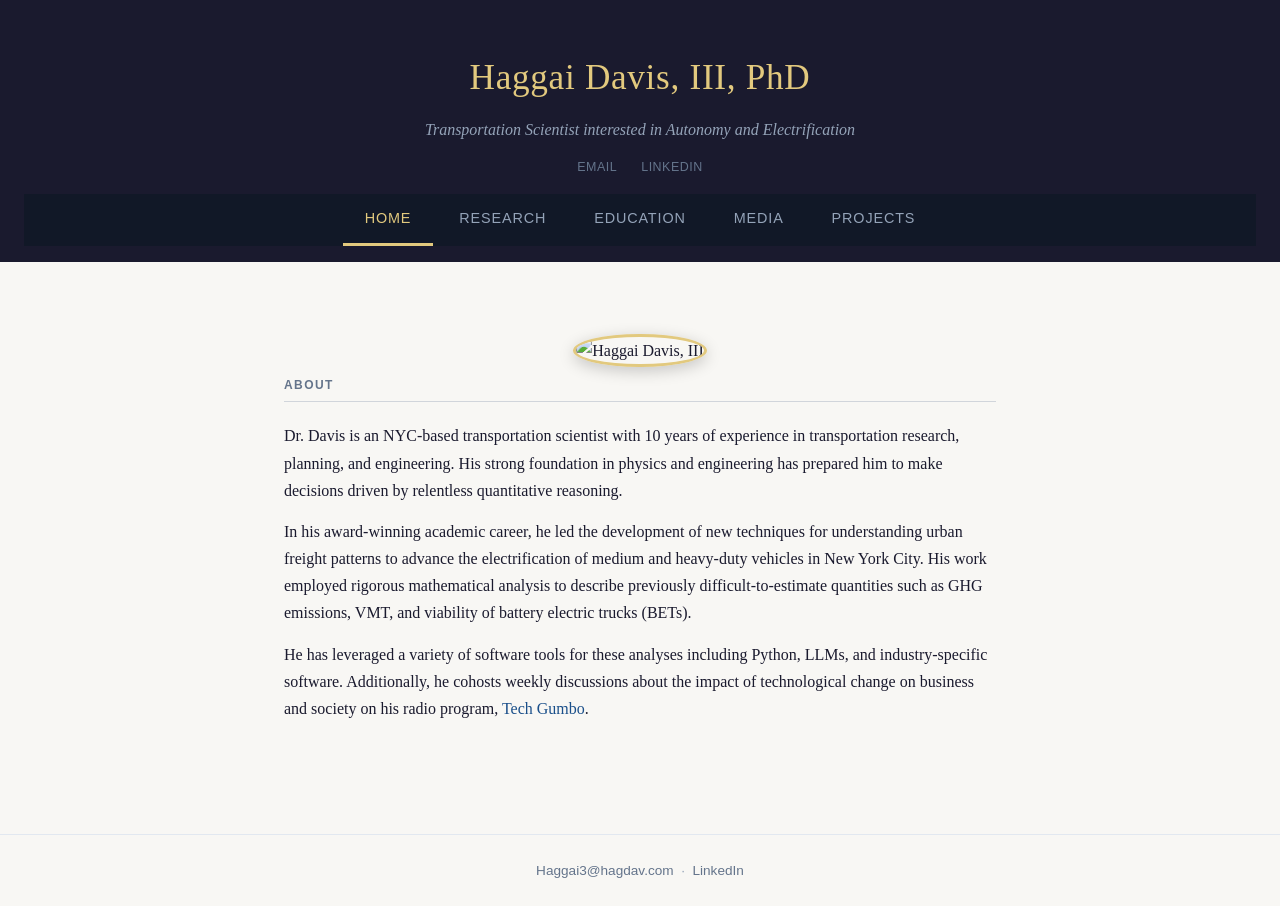
==== index.html @ 0842e783 "Add headshot to home page" ====
<!DOCTYPE html>
<html lang="en">
<head>
  <meta charset="UTF-8">
  <meta name="viewport" content="width=device-width, initial-scale=1.0">
  <title>Haggai Davis, III, PhD</title>
  <link rel="stylesheet" href="style.css">
</head>
<body>

  <header>
    <div class="header-inner">
      <h1>Haggai Davis, III, PhD</h1>
      <p class="tagline">Transportation Scientist interested in Autonomy and Electrification</p>
      <nav class="header-links">
        <a href="mailto:Haggai3@hagdav.com">Email</a>
        <a href="https://www.linkedin.com/in/haggai-davis-iii-phd-15a452110/" target="_blank">LinkedIn</a>
      </nav>
    </div>
    <nav class="page-nav">
      <a href="index.html" class="active">Home</a>
      <a href="research.html">Research</a>
      <a href="education.html">Education</a>
      <a href="media.html">Media</a>
      <a href="projects.html">Projects</a>
    </nav>
  </header>

  <main>

    <div id="headshot-wrapper">
      <img src="Haggai_headshot.JPG" alt="Haggai Davis, III" id="headshot">
    </div>

    <section id="about">
      <h2>About</h2>
      <p>
        Dr. Davis is an NYC-based transportation scientist with 10 years of experience in transportation research,
        planning, and engineering. His strong foundation in physics and engineering has prepared him
        to make decisions driven by relentless quantitative reasoning.
      </p>
      <p>
        In his award-winning academic career, he led the development of new techniques for understanding
        urban freight patterns to advance the electrification of medium and heavy-duty vehicles in New York City.
        His work employed rigorous mathematical analysis to describe previously difficult-to-estimate quantities
        such as GHG emissions, VMT, and viability of battery electric trucks (BETs).
      </p>
      <p>
        He has leveraged a variety of software tools for these analyses including Python, LLMs, and
        industry-specific software. Additionally, he cohosts weekly discussions about the impact of
        technological change on business and society on his radio program,
        <a href="https://TechGumbo.net" target="_blank">Tech Gumbo</a>.
      </p>
    </section>

  </main>

  <footer>
    <p>
      <a href="mailto:Haggai3@hagdav.com">Haggai3@hagdav.com</a>
      &nbsp;·&nbsp;
      <a href="https://www.linkedin.com/in/haggai-davis-iii-phd-15a452110/" target="_blank">LinkedIn</a>
    </p>
  </footer>

</body>
</html>
---- style.css ----
*, *::before, *::after { box-sizing: border-box; margin: 0; padding: 0; }

body {
  font-family: Georgia, 'Times New Roman', serif;
  background: #f8f7f4;
  color: #1a1a2e;
  line-height: 1.7;
}

a {
  color: #1a4f8a;
  text-decoration: none;
}

a:hover { text-decoration: underline; }

/* ===== Header ===== */
header {
  background: #1a1a2e;
  color: #e2e8f0;
  padding: 48px 24px 16px;
  text-align: center;
}

.header-inner {
  max-width: 760px;
  margin: 0 auto;
}

header h1 {
  font-size: 2.2rem;
  font-weight: normal;
  letter-spacing: 0.02em;
  color: #e2c97e;
  margin-bottom: 8px;
}

.tagline {
  font-size: 1rem;
  color: #94a3b8;
  font-style: italic;
  margin-bottom: 14px;
}

/* Page nav — prominent tab bar */
.page-nav {
  background: #111827;
  display: flex;
  justify-content: center;
  gap: 4px;
  padding: 0 24px;
}

.page-nav a {
  color: #94a3b8;
  font-family: 'Helvetica Neue', Arial, sans-serif;
  font-size: 0.9rem;
  letter-spacing: 0.06em;
  text-transform: uppercase;
  padding: 12px 22px;
  border-bottom: 3px solid transparent;
}

.page-nav a:hover {
  color: #e2e8f0;
  text-decoration: none;
}

.page-nav a.active {
  color: #e2c97e;
  border-bottom: 3px solid #e2c97e;
}

/* Contact links — subtle, inside header */
.header-links {
  display: flex;
  justify-content: center;
  gap: 24px;
  padding: 0 24px 16px;
  background: #1a1a2e;
}

.header-links a {
  color: #64748b;
  font-family: 'Helvetica Neue', Arial, sans-serif;
  font-size: 0.78rem;
  letter-spacing: 0.04em;
  text-transform: uppercase;
}

.header-links a:hover {
  color: #94a3b8;
  text-decoration: none;
}

.episode-list {
  padding-left: 20px;
  margin-top: 10px;
}

.episode-list li {
  font-size: 0.9rem;
  margin-bottom: 6px;
  color: #374151;
}

.episode-list a {
  color: #1a4f8a;
}

#headshot-wrapper {
  text-align: center;
  margin: 32px auto 8px;
}

#headshot {
  width: 180px;
  height: 180px;
  object-fit: cover;
  border-radius: 50%;
  border: 3px solid #e2c97e;
  box-shadow: 0 4px 16px rgba(0,0,0,0.2);
}

.school-logo {
  max-height: 80px;
  max-width: 100%;
  object-fit: contain;
  display: block;
  margin: 8px 0;
}

.award-img {
  width: 100%;
  max-width: 480px;
  border-radius: 6px;
  margin-top: 10px;
  display: block;
}

.coming-soon {
  color: #94a3b8;
  font-style: italic;
  font-size: 0.95rem;
}

/* ===== Main ===== */
main {
  max-width: 760px;
  margin: 0 auto;
  padding: 40px 24px 60px;
}

section {
  margin-bottom: 52px;
}

section h2 {
  font-family: 'Helvetica Neue', Arial, sans-serif;
  font-size: 0.75rem;
  font-weight: bold;
  letter-spacing: 0.12em;
  text-transform: uppercase;
  color: #64748b;
  border-bottom: 1px solid #d1d5db;
  padding-bottom: 6px;
  margin-bottom: 20px;
}

#about p {
  margin-bottom: 14px;
  font-size: 1rem;
}

#about p:last-child { margin-bottom: 0; }

#about a { color: #1a4f8a; }

/* ===== Project cards ===== */
.project-card {
  background: #fff;
  border: 1px solid #e2e8f0;
  border-radius: 8px;
  padding: 24px 28px;
  margin-bottom: 20px;
  box-shadow: 0 1px 4px rgba(0,0,0,0.05);
}

.project-header {
  display: flex;
  align-items: flex-start;
  justify-content: space-between;
  gap: 16px;
  margin-bottom: 12px;
  flex-wrap: wrap;
}

.project-header h3 {
  font-family: 'Helvetica Neue', Arial, sans-serif;
  font-size: 1.1rem;
  font-weight: bold;
  color: #1a1a2e;
}

.project-links {
  display: flex;
  gap: 8px;
  flex-shrink: 0;
}

.btn {
  font-family: 'Helvetica Neue', Arial, sans-serif;
  font-size: 0.78rem;
  font-weight: bold;
  letter-spacing: 0.04em;
  text-transform: uppercase;
  padding: 5px 14px;
  border-radius: 4px;
  background: #1a1a2e;
  color: #e2c97e;
  white-space: nowrap;
}

.btn:hover {
  background: #2d2d4e;
  text-decoration: none;
}

.btn-outline {
  background: transparent;
  color: #1a1a2e;
  border: 1px solid #cbd5e1;
}

.btn-outline:hover {
  background: #f1f5f9;
  text-decoration: none;
}

.project-card p {
  font-size: 0.95rem;
  margin-bottom: 12px;
  color: #374151;
}

.project-card ul {
  padding-left: 20px;
  margin-bottom: 16px;
}

.project-card li {
  font-size: 0.9rem;
  color: #4b5563;
  margin-bottom: 4px;
}

.project-tags {
  display: flex;
  gap: 8px;
  flex-wrap: wrap;
}

.project-tags span {
  font-family: 'Helvetica Neue', Arial, sans-serif;
  font-size: 0.75rem;
  background: #f1f5f9;
  color: #475569;
  padding: 2px 10px;
  border-radius: 20px;
  border: 1px solid #e2e8f0;
}

/* ===== Video embed ===== */
.video-wrapper {
  position: relative;
  padding-bottom: 56.25%;
  height: 0;
  overflow: hidden;
  border-radius: 6px;
  margin-top: 4px;
}

.video-wrapper iframe {
  position: absolute;
  top: 0; left: 0;
  width: 100%;
  height: 100%;
}

/* ===== Footer ===== */
footer {
  text-align: center;
  padding: 24px;
  font-family: 'Helvetica Neue', Arial, sans-serif;
  font-size: 0.85rem;
  color: #94a3b8;
  border-top: 1px solid #e2e8f0;
}

footer a { color: #64748b; }
footer a:hover { color: #1a1a2e; text-decoration: none; }
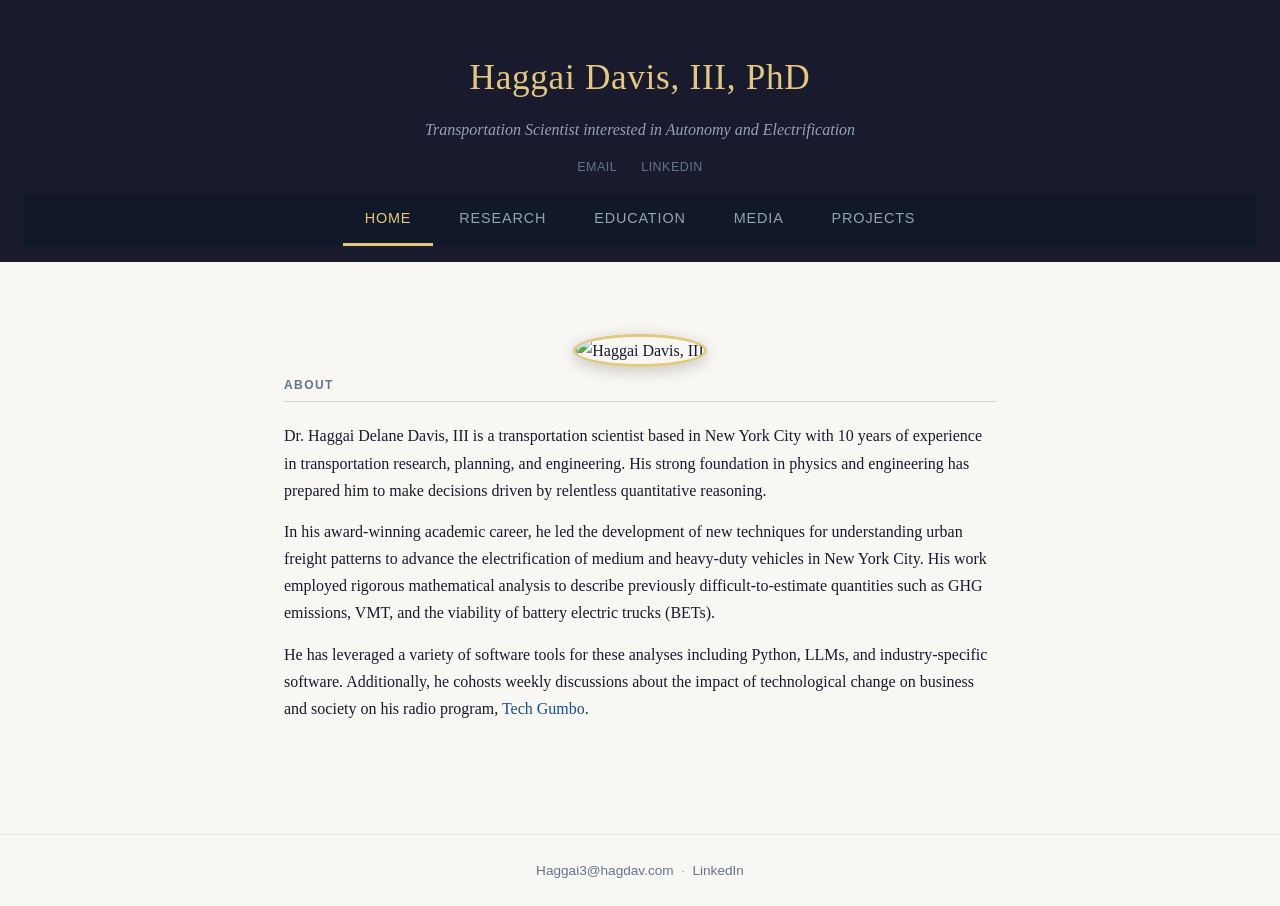
==== commit 5eff90fd: "Update index.html" ====
--- a/index.html
+++ b/index.html
@@ -35,7 +35,7 @@
     <section id="about">
       <h2>About</h2>
       <p>
-        Dr. Davis is an NYC-based transportation scientist with 10 years of experience in transportation research,
+        Dr. Haggai Delane Davis, III is a transportation scientist based in New York City with 10 years of experience in transportation research,
         planning, and engineering. His strong foundation in physics and engineering has prepared him
         to make decisions driven by relentless quantitative reasoning.
       </p>
@@ -43,7 +43,7 @@
         In his award-winning academic career, he led the development of new techniques for understanding
         urban freight patterns to advance the electrification of medium and heavy-duty vehicles in New York City.
         His work employed rigorous mathematical analysis to describe previously difficult-to-estimate quantities
-        such as GHG emissions, VMT, and viability of battery electric trucks (BETs).
+        such as GHG emissions, VMT, and the viability of battery electric trucks (BETs).
       </p>
       <p>
         He has leveraged a variety of software tools for these analyses including Python, LLMs, and
--- a/style.css
+++ b/style.css
@@ -114,8 +114,8 @@
 }
 
 #headshot {
-  width: 180px;
-  height: 180px;
+  width: 300px;
+  height: 300px;
   object-fit: cover;
   border-radius: 50%;
   border: 3px solid #e2c97e;
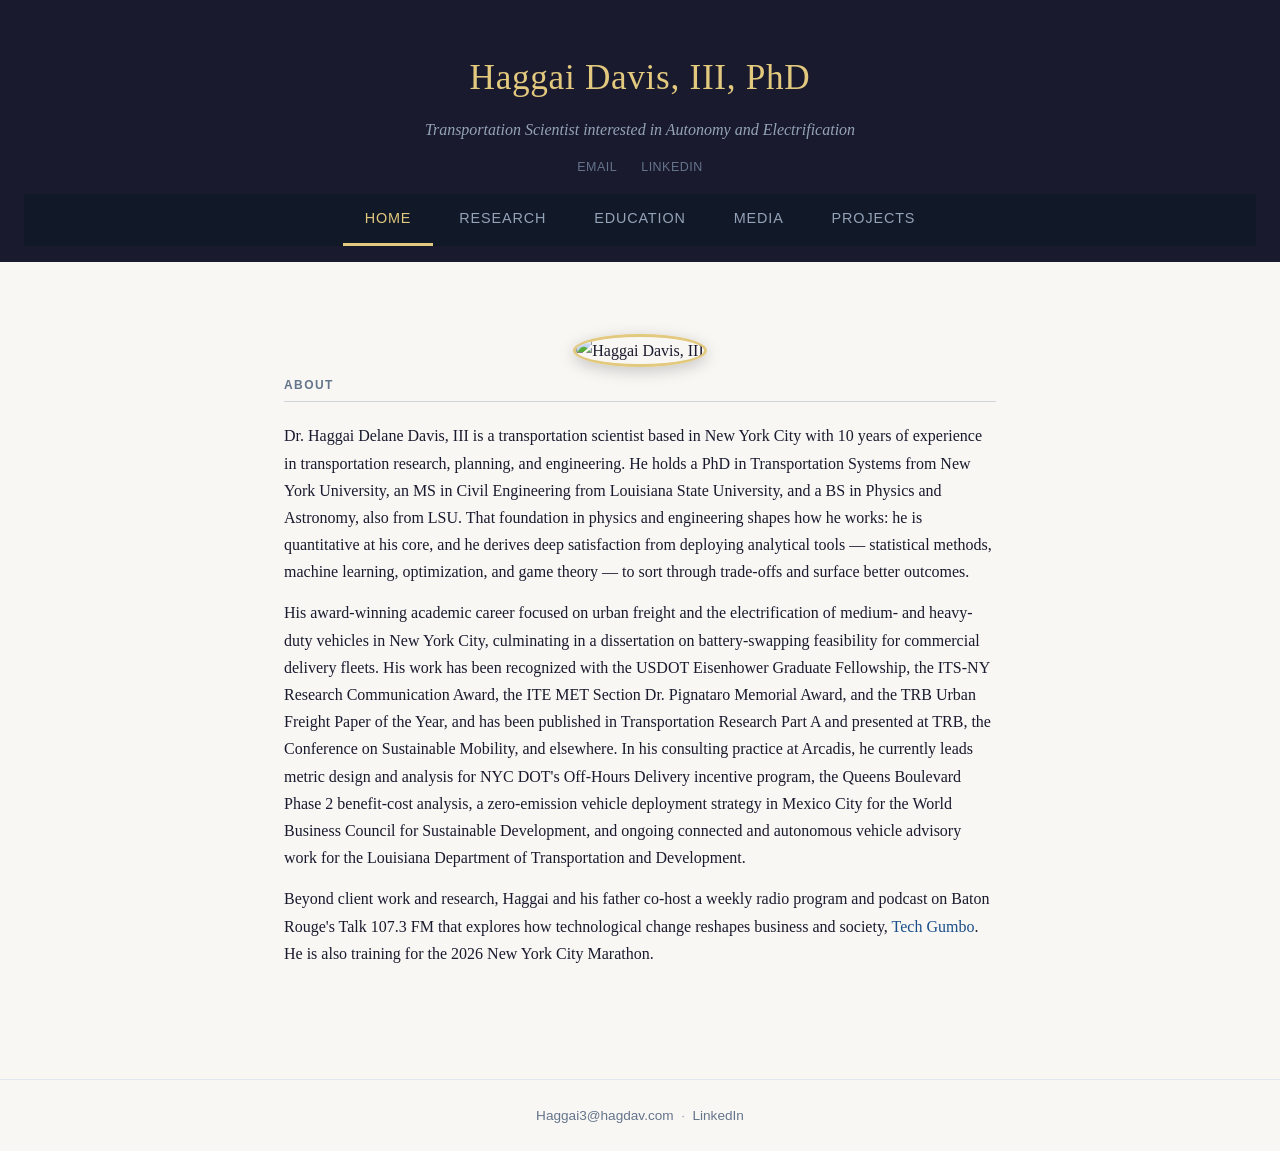
==== commit 63440e52: "Update index.html" ====
--- a/index.html
+++ b/index.html
@@ -36,20 +36,14 @@
       <h2>About</h2>
       <p>
         Dr. Haggai Delane Davis, III is a transportation scientist based in New York City with 10 years of experience in transportation research,
-        planning, and engineering. His strong foundation in physics and engineering has prepared him
-        to make decisions driven by relentless quantitative reasoning.
+        planning, and engineering. He holds a PhD in Transportation Systems from New York University, an MS in Civil Engineering from Louisiana State University, and a BS in Physics and Astronomy, also from LSU. That foundation in physics and engineering shapes how he works: he is quantitative at his core, and he derives deep satisfaction from deploying analytical tools — statistical methods, machine learning, optimization, and game theory — to sort through trade-offs and surface better outcomes.
       </p>
       <p>
-        In his award-winning academic career, he led the development of new techniques for understanding
-        urban freight patterns to advance the electrification of medium and heavy-duty vehicles in New York City.
-        His work employed rigorous mathematical analysis to describe previously difficult-to-estimate quantities
-        such as GHG emissions, VMT, and the viability of battery electric trucks (BETs).
+        His award-winning academic career focused on urban freight and the electrification of medium- and heavy-duty vehicles in New York City, culminating in a dissertation on battery-swapping feasibility for commercial delivery fleets. His work has been recognized with the USDOT Eisenhower Graduate Fellowship, the ITS-NY Research Communication Award, the ITE MET Section Dr. Pignataro Memorial Award, and the TRB Urban Freight Paper of the Year, and has been published in Transportation Research Part A and presented at TRB, the Conference on Sustainable Mobility, and elsewhere. In his consulting practice at Arcadis, he currently leads metric design and analysis for NYC DOT's Off-Hours Delivery incentive program, the Queens Boulevard Phase 2 benefit-cost analysis, a zero-emission vehicle deployment strategy in Mexico City for the World Business Council for Sustainable Development, and ongoing connected and autonomous vehicle advisory work for the Louisiana Department of Transportation and Development.
       </p>
       <p>
-        He has leveraged a variety of software tools for these analyses including Python, LLMs, and
-        industry-specific software. Additionally, he cohosts weekly discussions about the impact of
-        technological change on business and society on his radio program,
-        <a href="https://TechGumbo.net" target="_blank">Tech Gumbo</a>.
+        Beyond client work and research, Haggai and his father co-host a weekly radio program and podcast on Baton Rouge's Talk 107.3 FM that explores how technological change reshapes business and society,
+        <a href="https://TechGumbo.net" target="_blank">Tech Gumbo</a>. He is also training for the 2026 New York City Marathon. 
       </p>
     </section>
 
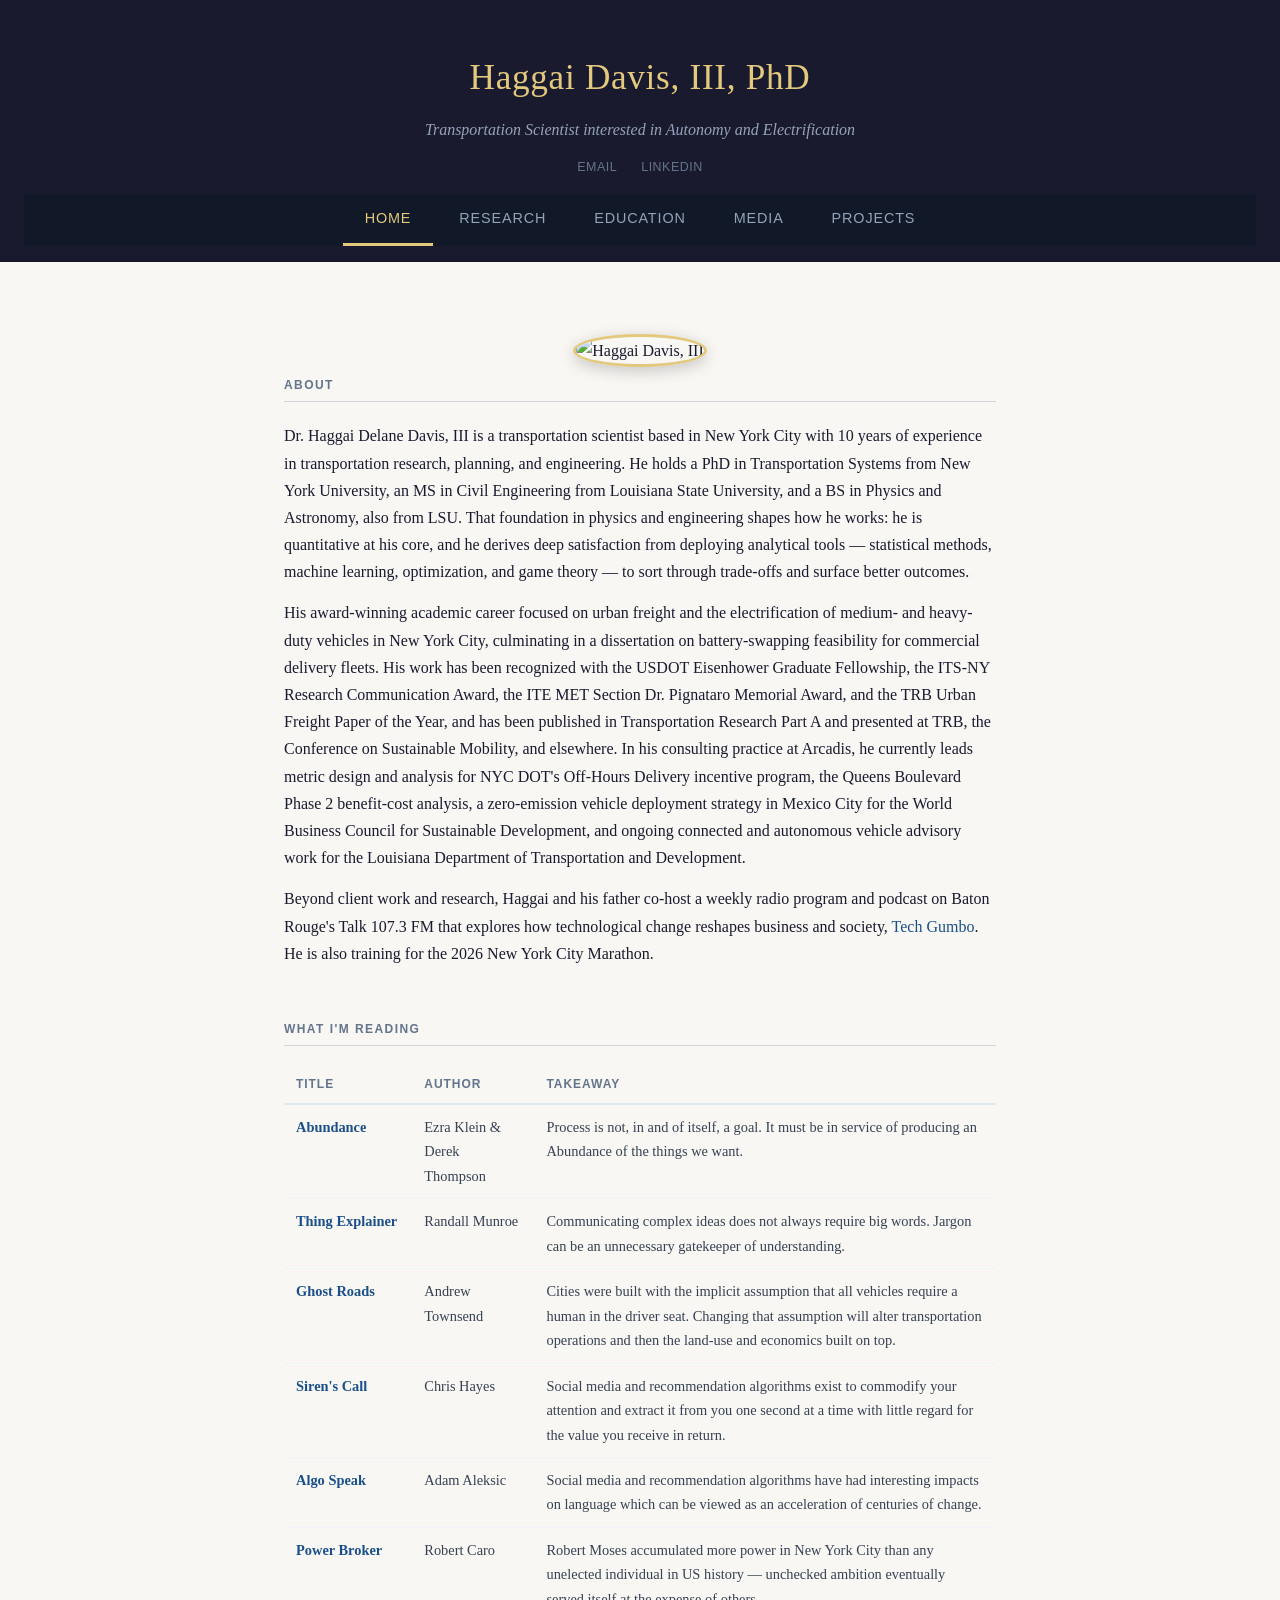
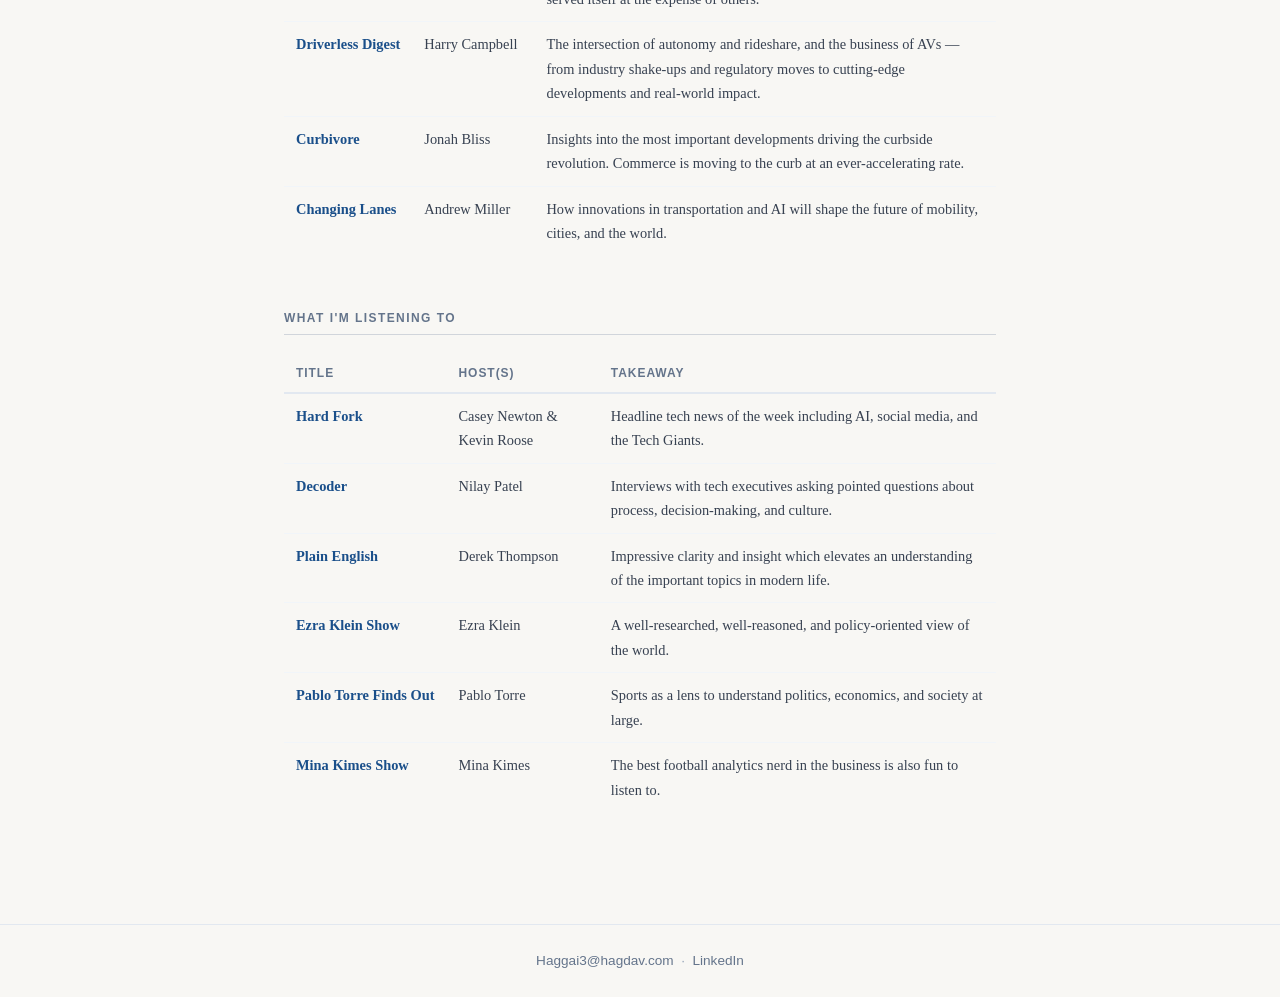
==== commit 28857753: "Add reading and listening tables to home page" ====
--- a/index.html
+++ b/index.html
@@ -47,6 +47,43 @@
       </p>
     </section>
 
+    <section id="reading">
+      <h2>What I'm Reading</h2>
+      <table class="reading-table">
+        <thead>
+          <tr><th>Title</th><th>Author</th><th>Takeaway</th></tr>
+        </thead>
+        <tbody>
+          <tr><td><a href="https://www.goodreads.com/en/book/show/176444106-abundance" target="_blank">Abundance</a></td><td>Ezra Klein &amp; Derek Thompson</td><td>Process is not, in and of itself, a goal. It must be in service of producing an Abundance of the things we want.</td></tr>
+          <tr><td><a href="https://www.goodreads.com/book/show/25329850-thing-explainer" target="_blank">Thing Explainer</a></td><td>Randall Munroe</td><td>Communicating complex ideas does not always require big words. Jargon can be an unnecessary gatekeeper of understanding.</td></tr>
+          <tr><td><a href="https://wwnorton.com/books/9781324001522" target="_blank">Ghost Roads</a></td><td>Andrew Townsend</td><td>Cities were built with the implicit assumption that all vehicles require a human in the driver seat. Changing that assumption will alter transportation operations and then the land-use and economics built on top.</td></tr>
+          <tr><td><a href="https://www.goodreads.com/book/show/217869789-the-sirens-call" target="_blank">Siren's Call</a></td><td>Chris Hayes</td><td>Social media and recommendation algorithms exist to commodify your attention and extract it from you one second at a time with little regard for the value you receive in return.</td></tr>
+          <tr><td><a href="https://www.goodreads.com/book/show/220458608-algospeak" target="_blank">Algo Speak</a></td><td>Adam Aleksic</td><td>Social media and recommendation algorithms have had interesting impacts on language which can be viewed as an acceleration of centuries of change.</td></tr>
+          <tr><td><a href="https://www.goodreads.com/book/show/1111.The_Power_Broker" target="_blank">Power Broker</a></td><td>Robert Caro</td><td>Robert Moses accumulated more power in New York City than any unelected individual in US history — unchecked ambition eventually served itself at the expense of others.</td></tr>
+          <tr><td><a href="https://www.thedriverlessdigest.com/" target="_blank">Driverless Digest</a></td><td>Harry Campbell</td><td>The intersection of autonomy and rideshare, and the business of AVs — from industry shake-ups and regulatory moves to cutting-edge developments and real-world impact.</td></tr>
+          <tr><td><a href="https://www.thecurbivore.com/" target="_blank">Curbivore</a></td><td>Jonah Bliss</td><td>Insights into the most important developments driving the curbside revolution. Commerce is moving to the curb at an ever-accelerating rate.</td></tr>
+          <tr><td><a href="https://www.changinglanesnewsletter.com/" target="_blank">Changing Lanes</a></td><td>Andrew Miller</td><td>How innovations in transportation and AI will shape the future of mobility, cities, and the world.</td></tr>
+        </tbody>
+      </table>
+    </section>
+
+    <section id="listening">
+      <h2>What I'm Listening To</h2>
+      <table class="reading-table">
+        <thead>
+          <tr><th>Title</th><th>Host(s)</th><th>Takeaway</th></tr>
+        </thead>
+        <tbody>
+          <tr><td><a href="https://www.youtube.com/@hardfork" target="_blank">Hard Fork</a></td><td>Casey Newton &amp; Kevin Roose</td><td>Headline tech news of the week including AI, social media, and the Tech Giants.</td></tr>
+          <tr><td><a href="https://www.youtube.com/@DecoderPod" target="_blank">Decoder</a></td><td>Nilay Patel</td><td>Interviews with tech executives asking pointed questions about process, decision-making, and culture.</td></tr>
+          <tr><td><a href="https://www.youtube.com/@PlainEnglishwithDerekThompson" target="_blank">Plain English</a></td><td>Derek Thompson</td><td>Impressive clarity and insight which elevates an understanding of the important topics in modern life.</td></tr>
+          <tr><td><a href="https://www.youtube.com/@EzraKleinShow" target="_blank">Ezra Klein Show</a></td><td>Ezra Klein</td><td>A well-researched, well-reasoned, and policy-oriented view of the world.</td></tr>
+          <tr><td><a href="https://www.youtube.com/@PabloTorreFindsOut" target="_blank">Pablo Torre Finds Out</a></td><td>Pablo Torre</td><td>Sports as a lens to understand politics, economics, and society at large.</td></tr>
+          <tr><td><a href="https://www.youtube.com/@minakimes" target="_blank">Mina Kimes Show</a></td><td>Mina Kimes</td><td>The best football analytics nerd in the business is also fun to listen to.</td></tr>
+        </tbody>
+      </table>
+    </section>
+
   </main>
 
   <footer>
--- a/style.css
+++ b/style.css
@@ -287,6 +287,50 @@
   height: 100%;
 }
 
+/* ===== Reading/Listening tables ===== */
+.reading-table {
+  width: 100%;
+  border-collapse: collapse;
+  font-size: 0.9rem;
+  margin-top: 4px;
+}
+
+.reading-table th {
+  font-family: 'Helvetica Neue', Arial, sans-serif;
+  font-size: 0.75rem;
+  text-transform: uppercase;
+  letter-spacing: 0.08em;
+  color: #64748b;
+  text-align: left;
+  padding: 8px 12px;
+  border-bottom: 2px solid #e2e8f0;
+}
+
+.reading-table td {
+  padding: 10px 12px;
+  border-bottom: 1px solid #f1f5f9;
+  color: #374151;
+  vertical-align: top;
+}
+
+.reading-table tr:last-child td {
+  border-bottom: none;
+}
+
+.reading-table tr:hover td {
+  background: #f8fafc;
+}
+
+.reading-table td:first-child {
+  font-weight: bold;
+  color: #1a1a2e;
+  white-space: nowrap;
+}
+
+.reading-table td:first-child a {
+  color: #1a4f8a;
+}
+
 /* ===== Footer ===== */
 footer {
   text-align: center;
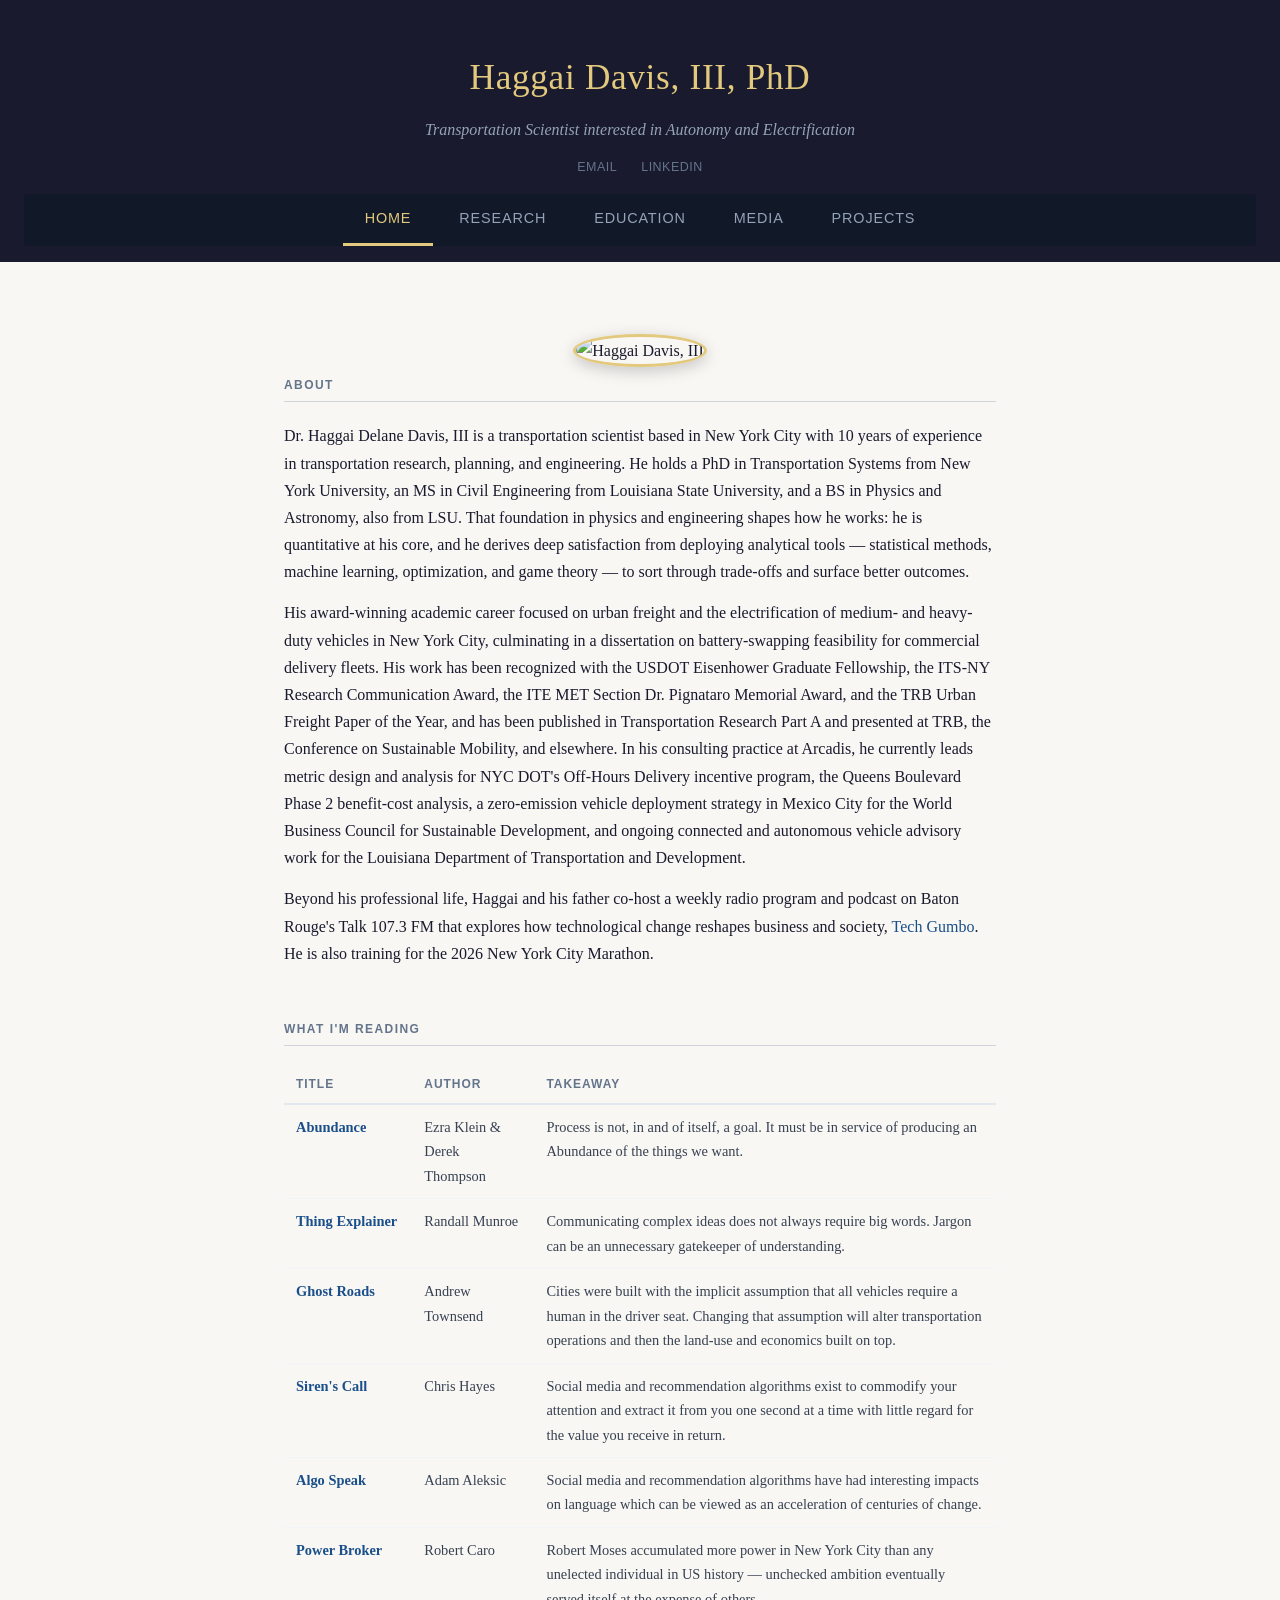
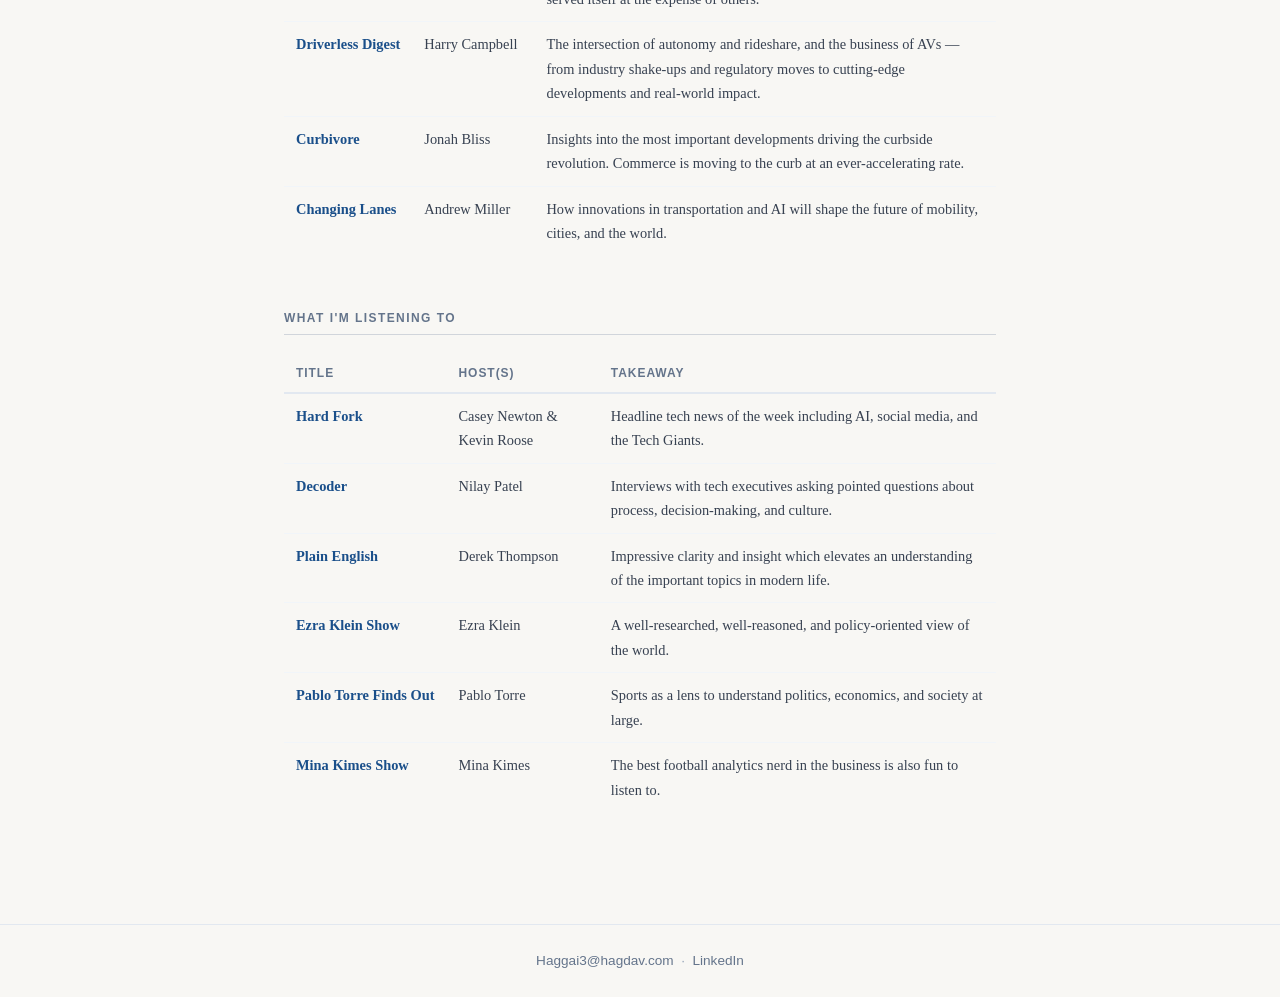
==== commit 4088d693: "Update index.html" ====
--- a/index.html
+++ b/index.html
@@ -42,7 +42,7 @@
         His award-winning academic career focused on urban freight and the electrification of medium- and heavy-duty vehicles in New York City, culminating in a dissertation on battery-swapping feasibility for commercial delivery fleets. His work has been recognized with the USDOT Eisenhower Graduate Fellowship, the ITS-NY Research Communication Award, the ITE MET Section Dr. Pignataro Memorial Award, and the TRB Urban Freight Paper of the Year, and has been published in Transportation Research Part A and presented at TRB, the Conference on Sustainable Mobility, and elsewhere. In his consulting practice at Arcadis, he currently leads metric design and analysis for NYC DOT's Off-Hours Delivery incentive program, the Queens Boulevard Phase 2 benefit-cost analysis, a zero-emission vehicle deployment strategy in Mexico City for the World Business Council for Sustainable Development, and ongoing connected and autonomous vehicle advisory work for the Louisiana Department of Transportation and Development.
       </p>
       <p>
-        Beyond client work and research, Haggai and his father co-host a weekly radio program and podcast on Baton Rouge's Talk 107.3 FM that explores how technological change reshapes business and society,
+        Beyond his professional life, Haggai and his father co-host a weekly radio program and podcast on Baton Rouge's Talk 107.3 FM that explores how technological change reshapes business and society,
         <a href="https://TechGumbo.net" target="_blank">Tech Gumbo</a>. He is also training for the 2026 New York City Marathon. 
       </p>
     </section>
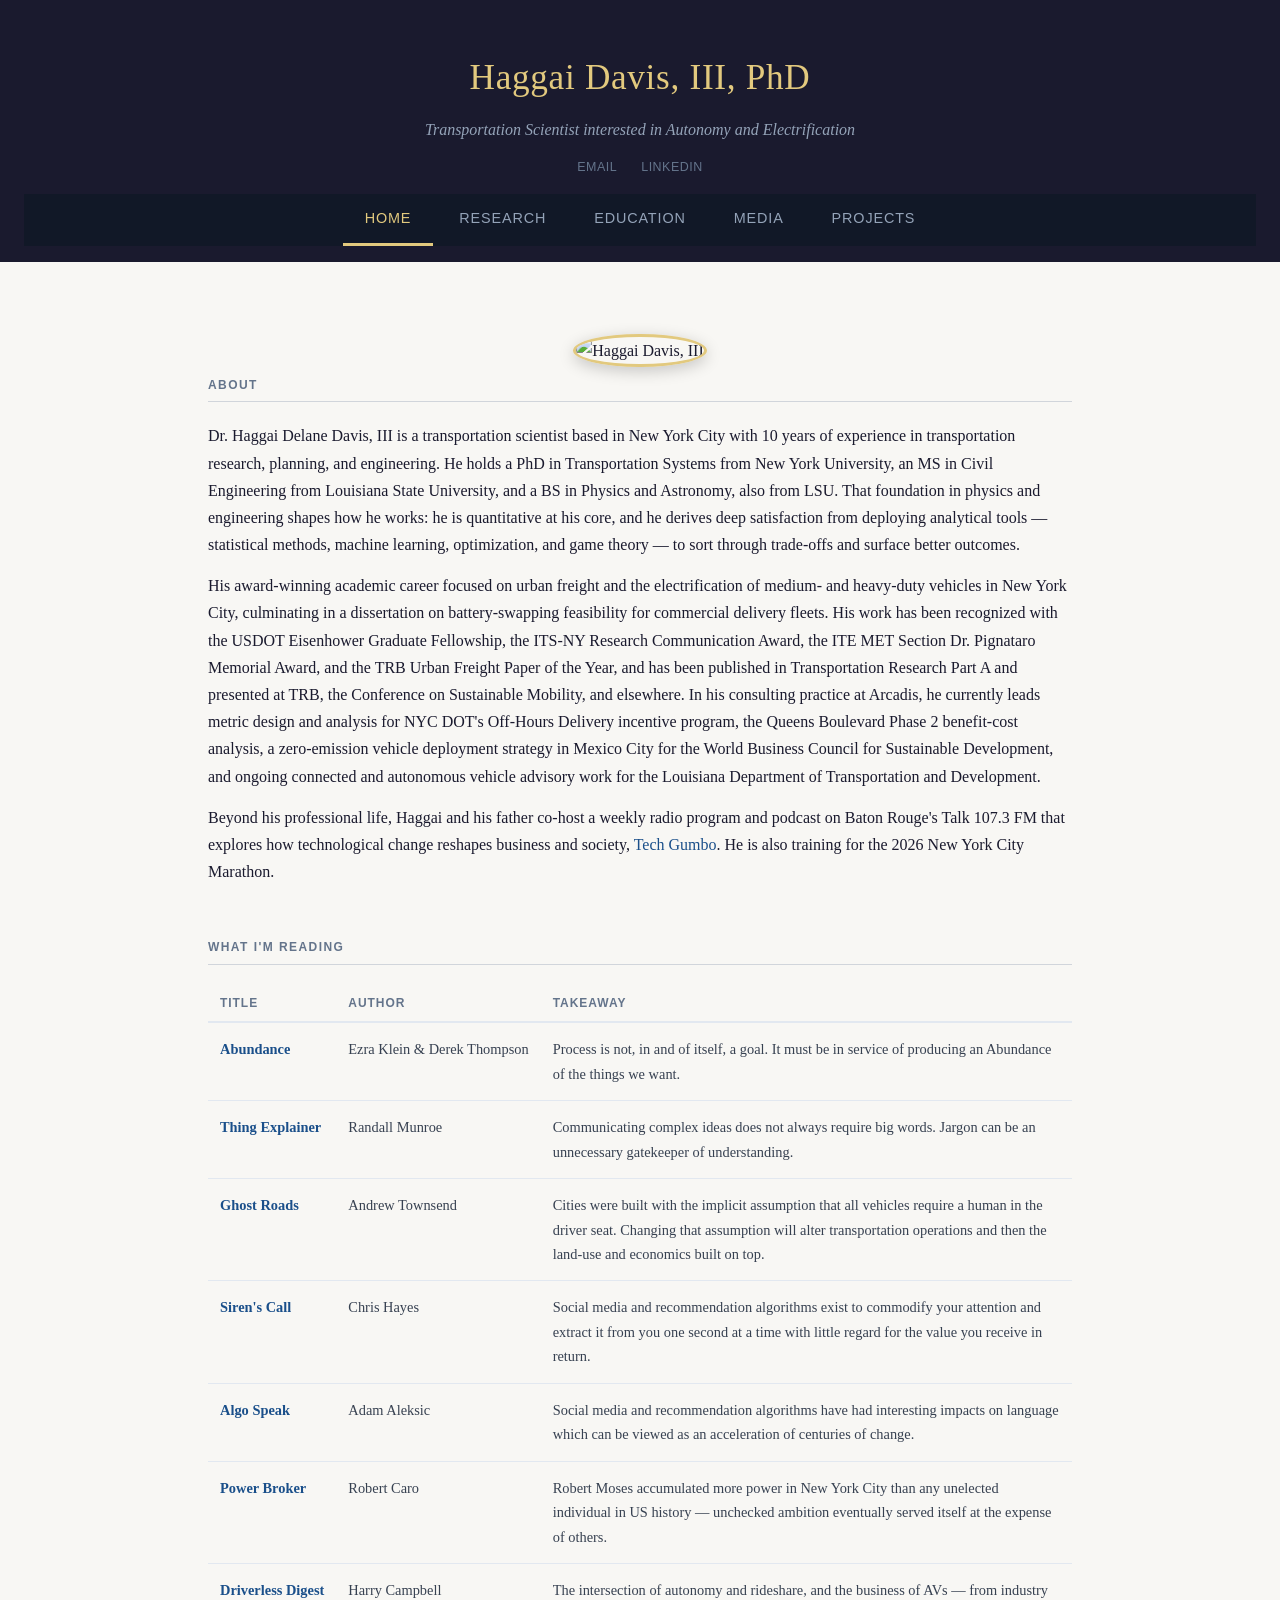
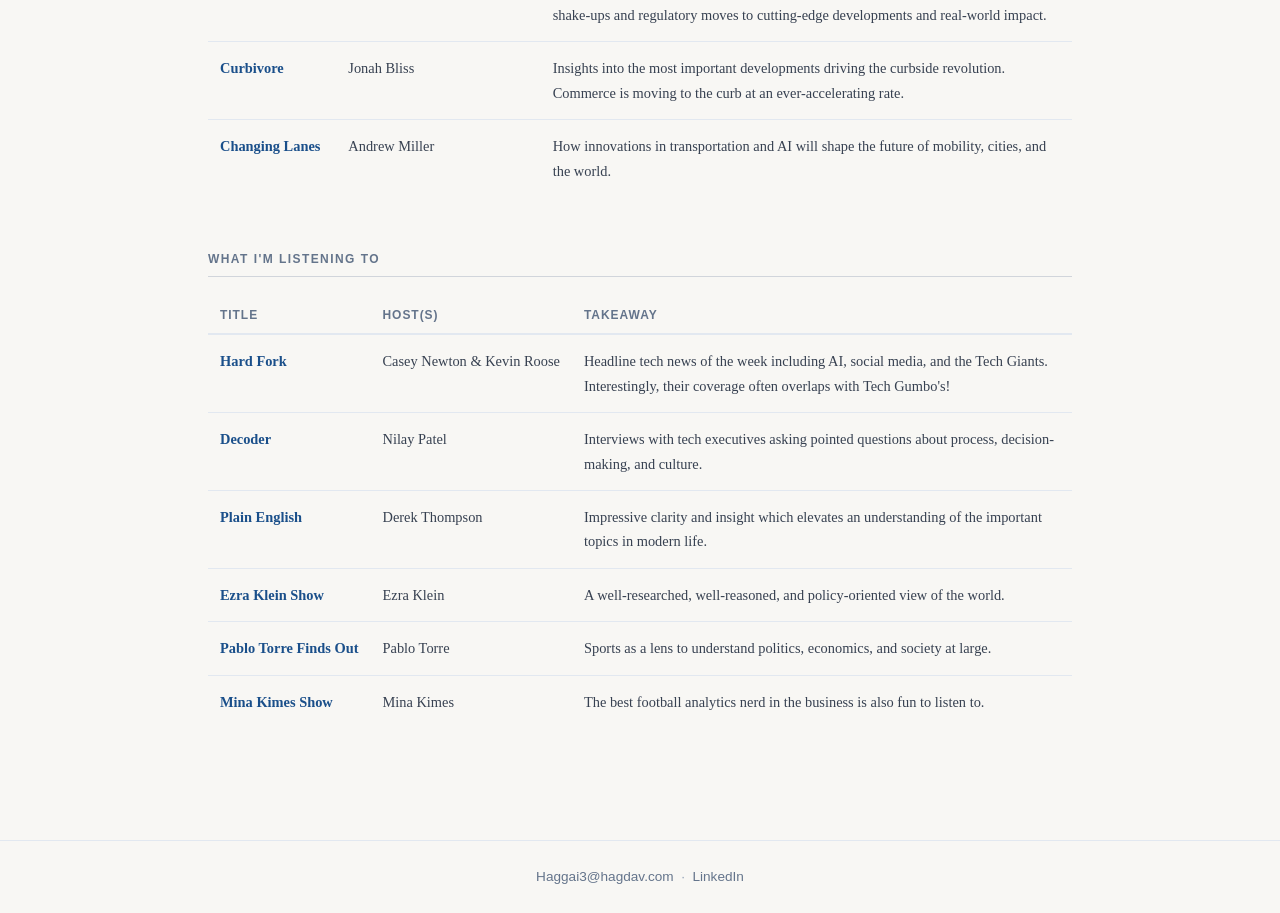
==== commit e592ca66: "Update index.html" ====
--- a/index.html
+++ b/index.html
@@ -74,7 +74,7 @@
           <tr><th>Title</th><th>Host(s)</th><th>Takeaway</th></tr>
         </thead>
         <tbody>
-          <tr><td><a href="https://www.youtube.com/@hardfork" target="_blank">Hard Fork</a></td><td>Casey Newton &amp; Kevin Roose</td><td>Headline tech news of the week including AI, social media, and the Tech Giants.</td></tr>
+          <tr><td><a href="https://www.youtube.com/@hardfork" target="_blank">Hard Fork</a></td><td>Casey Newton &amp; Kevin Roose</td><td>Headline tech news of the week including AI, social media, and the Tech Giants. Interestingly, their coverage often overlaps with Tech Gumbo's!</td></tr>
           <tr><td><a href="https://www.youtube.com/@DecoderPod" target="_blank">Decoder</a></td><td>Nilay Patel</td><td>Interviews with tech executives asking pointed questions about process, decision-making, and culture.</td></tr>
           <tr><td><a href="https://www.youtube.com/@PlainEnglishwithDerekThompson" target="_blank">Plain English</a></td><td>Derek Thompson</td><td>Impressive clarity and insight which elevates an understanding of the important topics in modern life.</td></tr>
           <tr><td><a href="https://www.youtube.com/@EzraKleinShow" target="_blank">Ezra Klein Show</a></td><td>Ezra Klein</td><td>A well-researched, well-reasoned, and policy-oriented view of the world.</td></tr>
--- a/style.css
+++ b/style.css
@@ -23,7 +23,7 @@
 }
 
 .header-inner {
-  max-width: 760px;
+  max-width: 912px;
   margin: 0 auto;
 }
 
@@ -117,6 +117,7 @@
   width: 300px;
   height: 300px;
   object-fit: cover;
+  object-position: center 30%;
   border-radius: 50%;
   border: 3px solid #e2c97e;
   box-shadow: 0 4px 16px rgba(0,0,0,0.2);
@@ -146,7 +147,7 @@
 
 /* ===== Main ===== */
 main {
-  max-width: 760px;
+  max-width: 912px;
   margin: 0 auto;
   padding: 40px 24px 60px;
 }
@@ -307,8 +308,8 @@
 }
 
 .reading-table td {
-  padding: 10px 12px;
-  border-bottom: 1px solid #f1f5f9;
+  padding: 14px 12px;
+  border-bottom: 1px solid #e2e8f0;
   color: #374151;
   vertical-align: top;
 }
@@ -319,16 +320,25 @@
 
 .reading-table tr:hover td {
   background: #f8fafc;
+}
+
+.reading-table td:first-child,
+.reading-table td:nth-child(2) {
+  white-space: nowrap;
+  width: 1%;
 }
 
 .reading-table td:first-child {
   font-weight: bold;
   color: #1a1a2e;
-  white-space: nowrap;
 }
 
 .reading-table td:first-child a {
   color: #1a4f8a;
+}
+
+.reading-table td:nth-child(3) {
+  width: auto;
 }
 
 /* ===== Footer ===== */
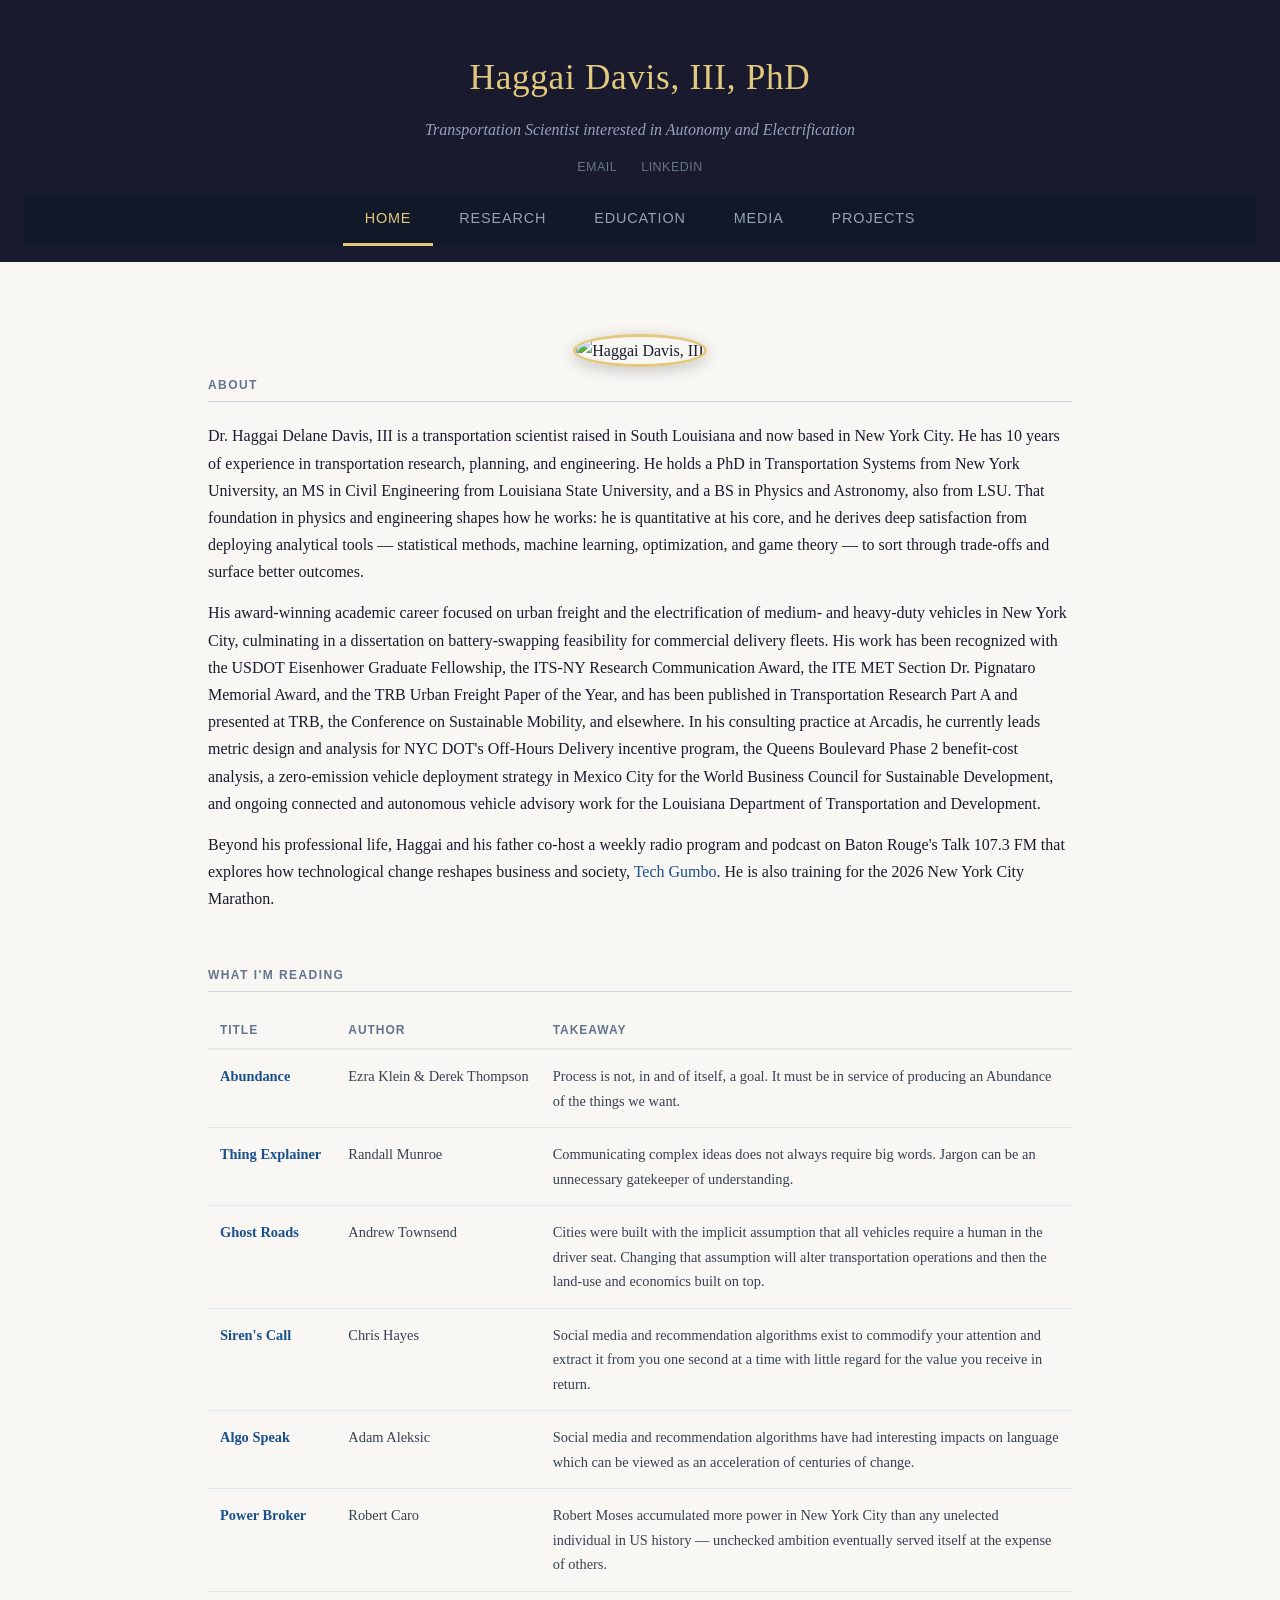
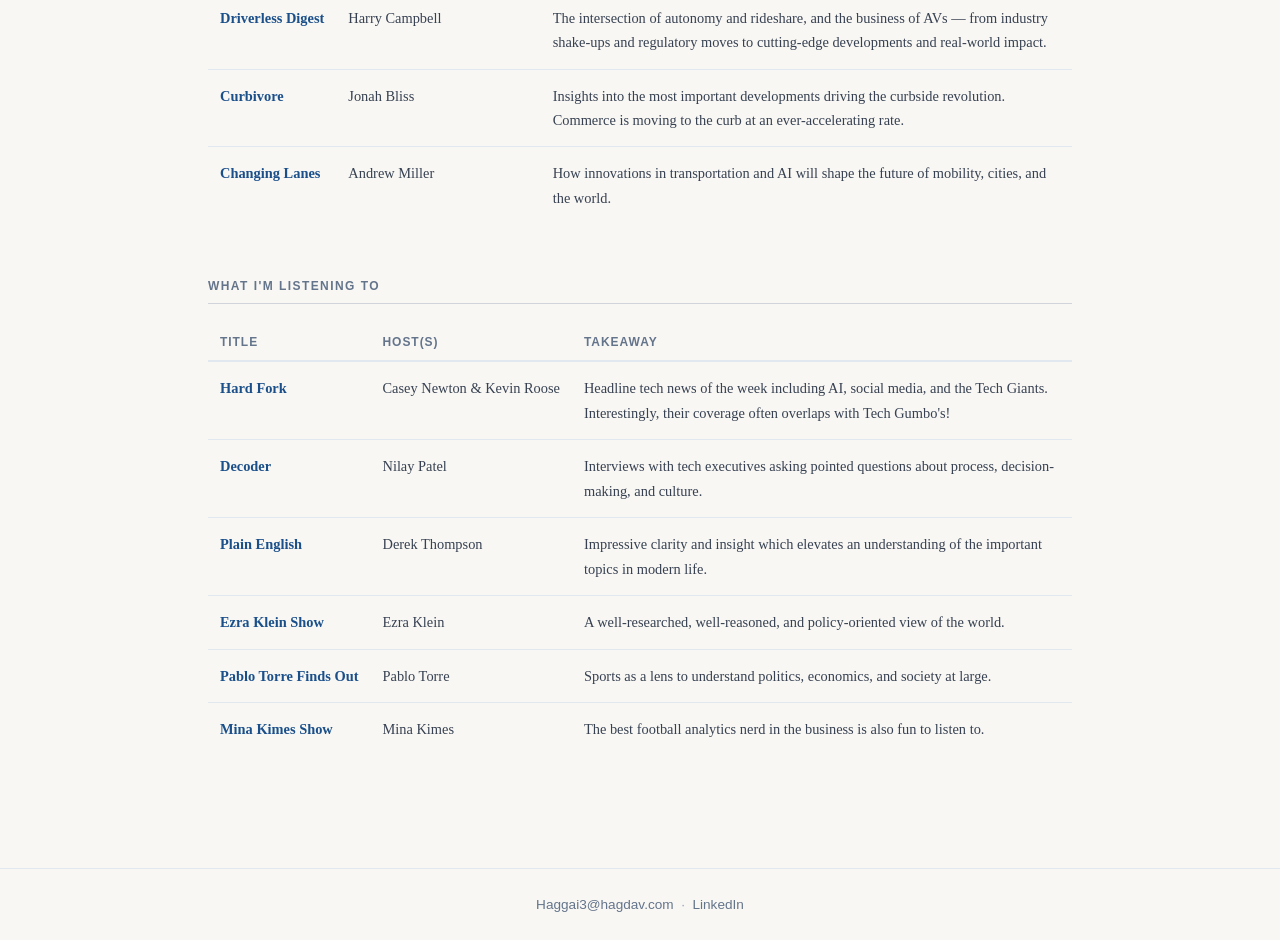
==== commit e2400210: "Update index.html" ====
--- a/index.html
+++ b/index.html
@@ -35,7 +35,7 @@
     <section id="about">
       <h2>About</h2>
       <p>
-        Dr. Haggai Delane Davis, III is a transportation scientist based in New York City with 10 years of experience in transportation research,
+        Dr. Haggai Delane Davis, III is a transportation scientist raised in South Louisiana and now based in New York City. He has 10 years of experience in transportation research,
         planning, and engineering. He holds a PhD in Transportation Systems from New York University, an MS in Civil Engineering from Louisiana State University, and a BS in Physics and Astronomy, also from LSU. That foundation in physics and engineering shapes how he works: he is quantitative at his core, and he derives deep satisfaction from deploying analytical tools — statistical methods, machine learning, optimization, and game theory — to sort through trade-offs and surface better outcomes.
       </p>
       <p>
--- a/style.css
+++ b/style.css
@@ -118,7 +118,7 @@
   height: 300px;
   object-fit: cover;
   object-position: center 30%;
-  border-radius: 50%;
+  border-radius: 90%;
   border: 3px solid #e2c97e;
   box-shadow: 0 4px 16px rgba(0,0,0,0.2);
 }
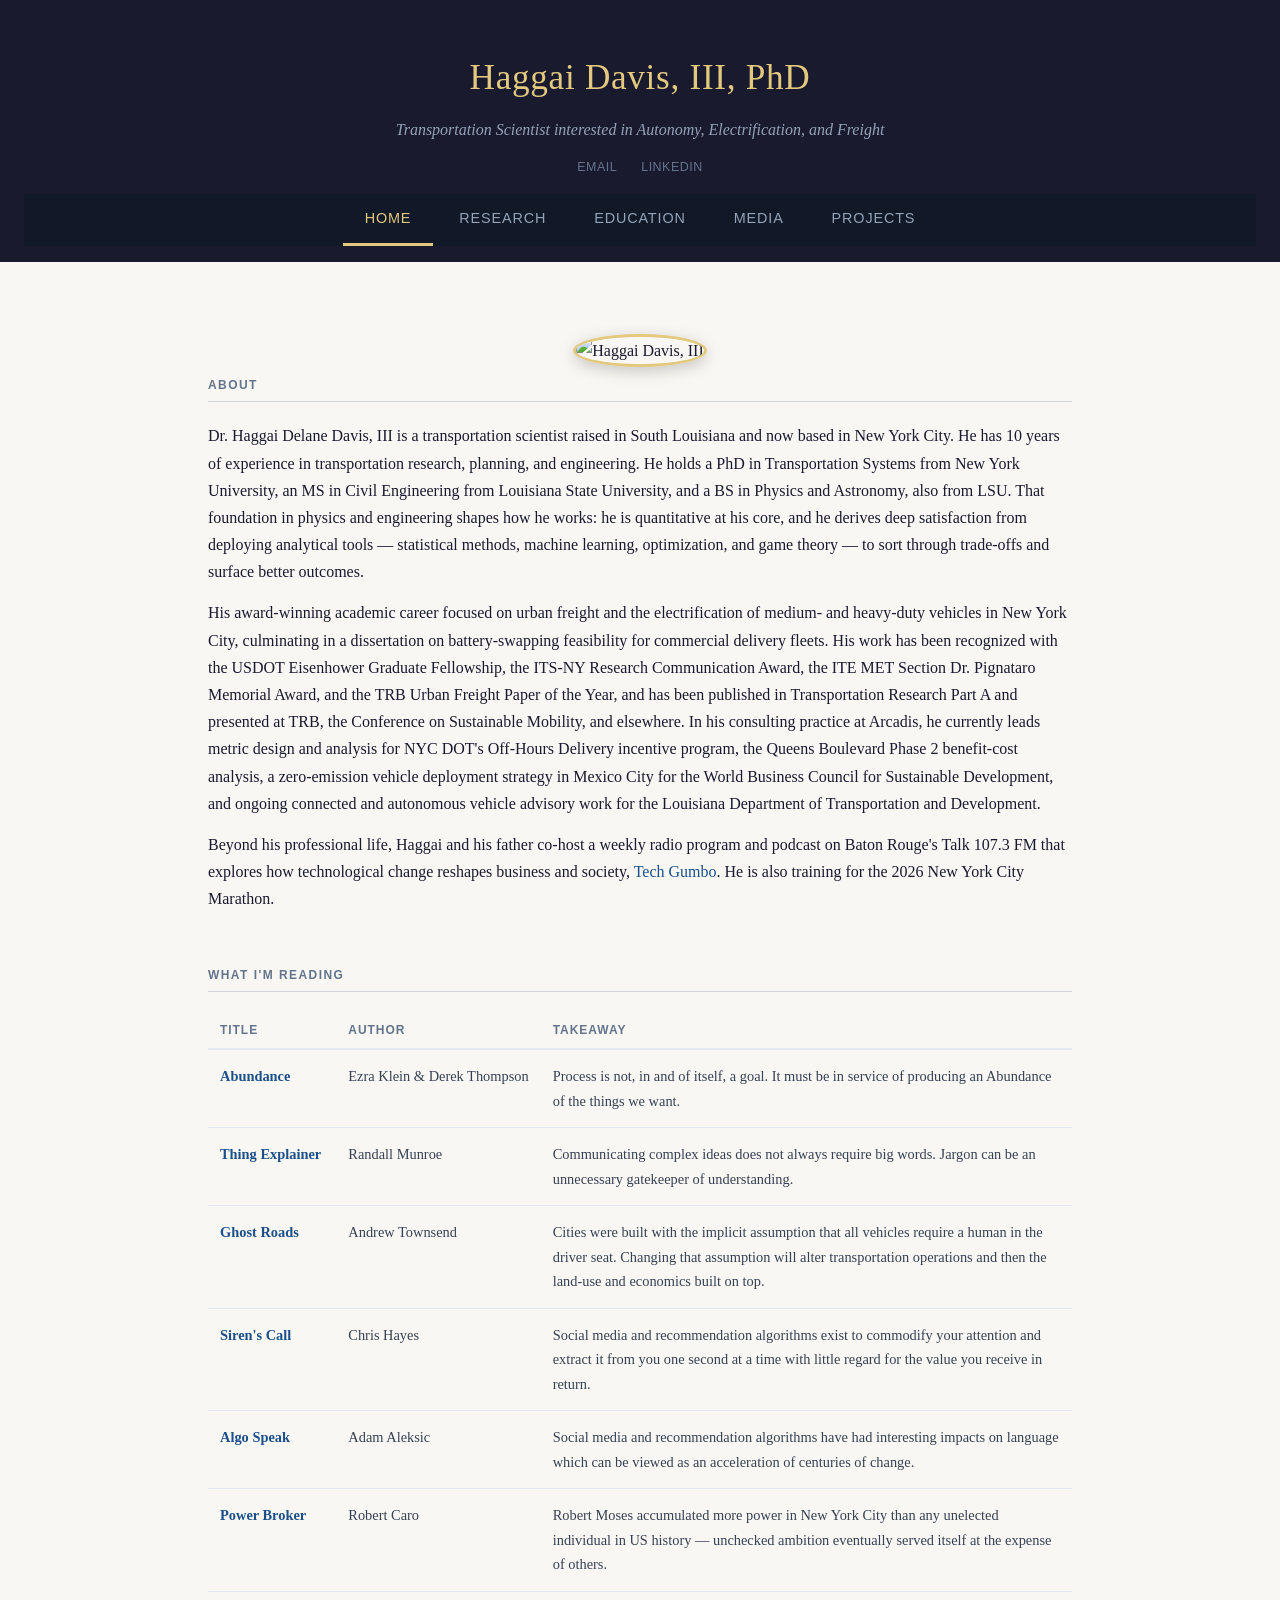
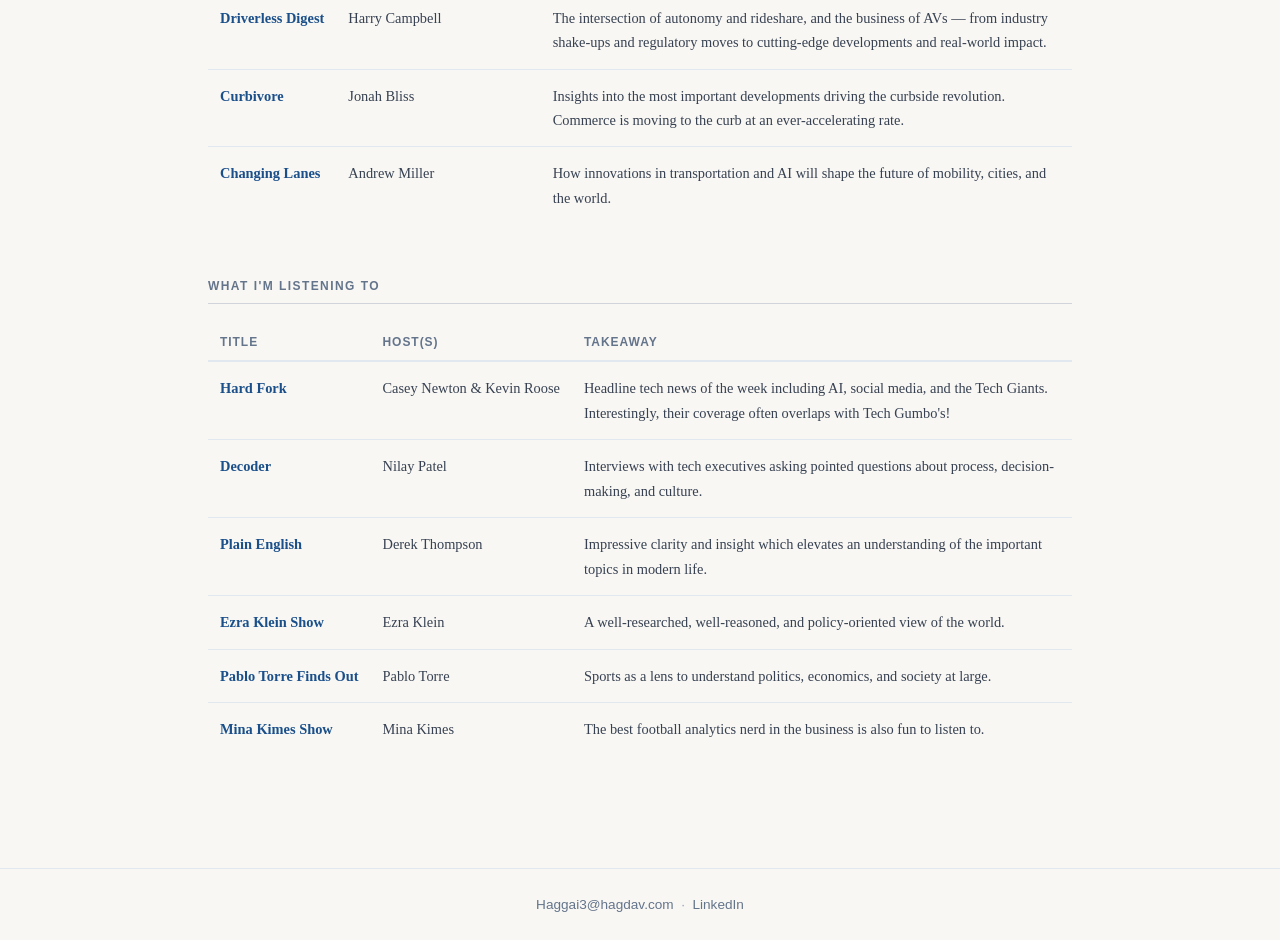
==== commit bebee667: "Update index.html" ====
--- a/index.html
+++ b/index.html
@@ -11,7 +11,7 @@
   <header>
     <div class="header-inner">
       <h1>Haggai Davis, III, PhD</h1>
-      <p class="tagline">Transportation Scientist interested in Autonomy and Electrification</p>
+      <p class="tagline">Transportation Scientist interested in Autonomy, Electrification, and Freight</p>
       <nav class="header-links">
         <a href="mailto:Haggai3@hagdav.com">Email</a>
         <a href="https://www.linkedin.com/in/haggai-davis-iii-phd-15a452110/" target="_blank">LinkedIn</a>
